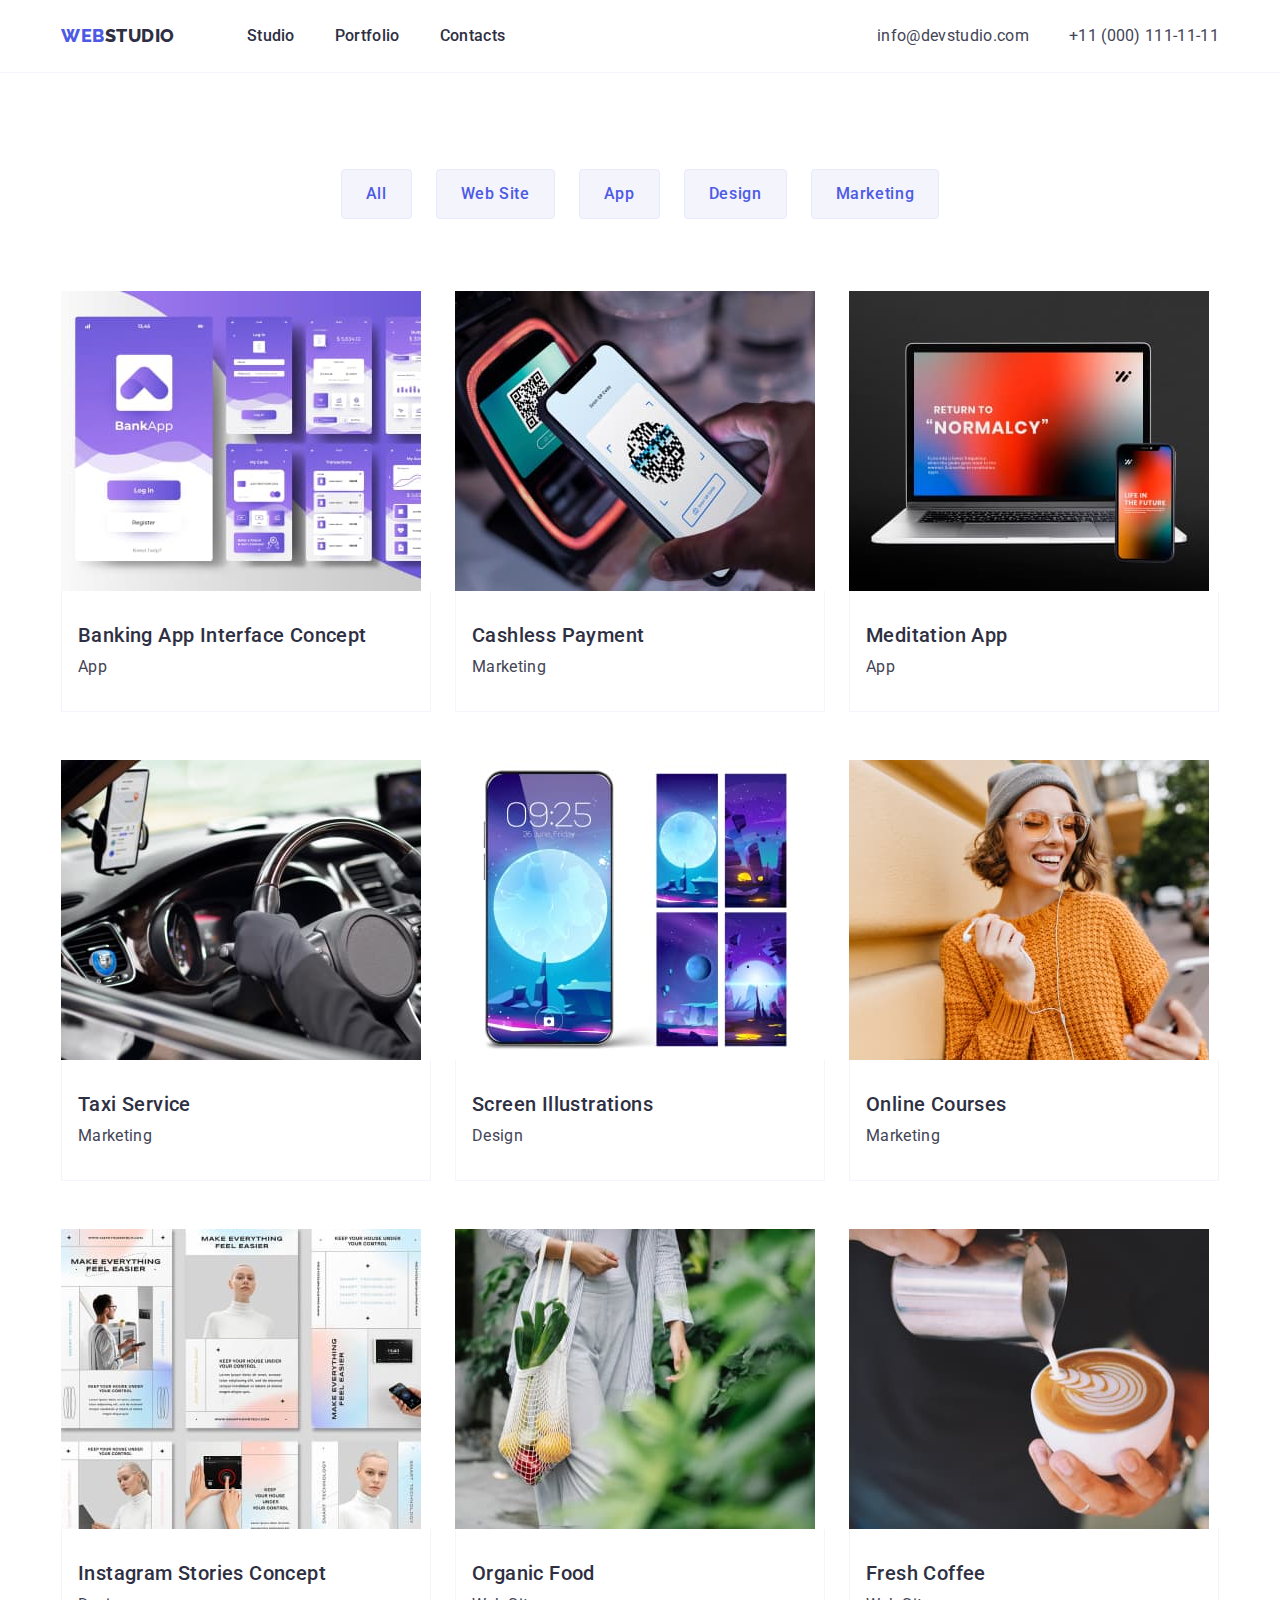
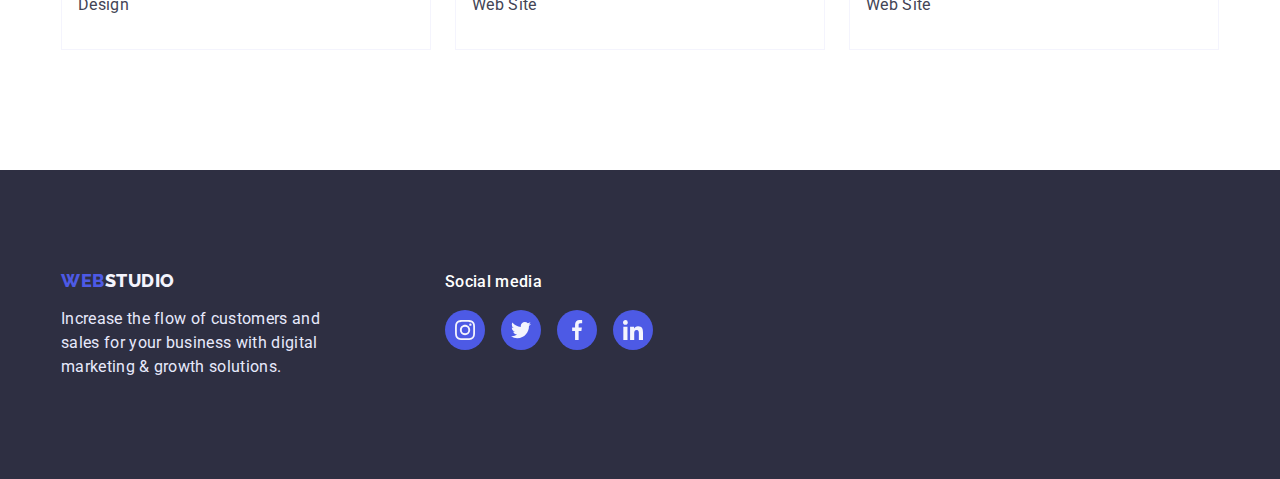
==== portfolio.html @ 2163c910 "Initial commit" ====
<!DOCTYPE html>
<html lang="en">

<head>
  <meta charset="UTF-8">
  <meta http-equiv="X-UA-Compatible" content="IE=edge">
  <meta name="viewport" content="width=device-width, initial-scale=1.0">
  <title>Document</title>
  <link rel="preconnect" href="https://fonts.googleapis.com">
  <link rel="preconnect" href="https://fonts.gstatic.com" crossorigin>
  <link rel="preconnect" href="https://fonts.googleapis.com">
  <link rel="preconnect" href="https://fonts.gstatic.com" crossorigin>
  <link href="https://fonts.googleapis.com/css2?family=Raleway:wght@800&family=Roboto:wght@400;500;700;900&display=swap"
    rel="stylesheet">
  <link rel="stylesheet" href="https://cdnjs.cloudflare.com/ajax/libs/modern-normalize/1.1.0/modern-normalize.min.css"
    integrity="sha512-wpPYUAdjBVSE4KJnH1VR1HeZfpl1ub8YT/NKx4PuQ5NmX2tKuGu6U/JRp5y+Y8XG2tV+wKQpNHVUX03MfMFn9Q=="
    crossorigin="anonymous" referrerpolicy="no-referrer" />
  <link rel="stylesheet" href="./css/styles.css">
</head>

<body>
  <header>
    <div class="container cont-header">
      <nav class="main-nav">
        <a href="./index.html" class="link-webstudio link">Web<span class="logo-studio">Studio</span> </a>

        <ul class="site-nav list">
          <li><a href="./index.html" class="nav-header link">Studio</a></li>
          <li><a href="./portfolio.html" class="nav-header link">Portfolio</a></li>
          <li><a href="" class="nav-header link">Contacts</a></li>
        </ul>
      </nav>

      <address class="address-hed">
        <ul class="auth-nav list">
          <li><a class="auth-nav-list link" href="mailto:info@devstudio.com">info@devstudio.com</a></li>
          <li><a class="auth-nav-list link" href="tel:+110001111111">+11 (000) 111-11-11</a></li>
        </ul>
      </address>
    </div>
  </header>

  <main>
    <section class="cont-section">
      <div class="container">
        <h1 class="hidden-title" hidden>Hello</h1>

        <ul class="nav-port list">
          <li><button type="button" class="nav-button">All</button></li>
          <li><button type="button" class="nav-button">Web Site</button></li>
          <li><button type="button" class="nav-button">App</button></li>
          <li><button type="button" class="nav-button">Design</button></li>
          <li><button type="button" class="nav-button">Marketing</button></li>
        </ul>

        <ul class="gallery-container list">

          <li class="li-port"><a href="" class="link link-port">
              <div class="card-thumb">
                <img src="./images/1.jpg" alt="banking-app" width="360">
                <div class="sec-descr">
                  <h2 class="gallery-titile-small">Banking App Interface Concept</h2>
                  <p class="gallery-text">App</p>
                </div>
              </div>
            </a></li>
          <li class="li-port"><a href="" class="link link-port">
              <div class="card-thumb">
                <img src="./images/2.jpg" alt="marketing" width="360">
                <div class="sec-descr">
                  <h2 class="gallery-titile-small">Cashless Payment</h2>
                  <p class="gallery-text">Marketing</p>
                </div>
              </div>
            </a></li>
          <li class="li-port"><a href="" class="link link-port">
              <div class="card-thumb">
                <img src="./images/3.jpg" alt="meditation-app" width="360">
                <div class="sec-descr">
                  <h2 class="gallery-titile-small">Meditation App</h2>
                  <p class="gallery-text">App</p>
                </div>
              </div>
            </a></li>
          <li class="li-port"><a href="" class="link link-port">
              <div class="card-thumb">
                <img src="./images/4.jpg" alt="taxy-serv" width="360">
                <div class="sec-descr">
                  <h2 class="gallery-titile-small">Taxi Service</h2>
                  <p class="gallery-text">Marketing</p>
                </div>
              </div>
            </a></li>
          <li class="li-port"><a href="" class="link link-port">
              <div class="card-thumb">
                <img src="./images/5.jpg" alt="illustrations" width="360">
                <div class="sec-descr">
                  <h2 class="gallery-titile-small">Screen Illustrations</h2>
                  <p class="gallery-text">Design</p>
                </div>
              </div>
            </a></li>
          <li class="li-port"><a href="" class="link link-port">
              <div class="card-thumb">
                <img src="./images/6.jpg" alt="coursers-marceting" width="360">
                <div class="sec-descr">
                  <h2 class="gallery-titile-small">Online Courses</h2>
                  <p class="gallery-text">Marketing</p>
                </div>
              </div>
            </a></li>
          <li class="li-port"><a href="" class="link link-port">
              <div class="card-thumb">
                <img src="./images/7.jpg" alt="stories-concept" width="360">
                <div class="sec-descr">

                  <h2 class="gallery-titile-small">Instagram Stories Concept</h2>
                  <p class="gallery-text">Design</p>
                </div>
              </div>
            </a></li>
          <li class="li-port"><a href="" class="link link-port">
              <div class="card-thumb">
                <img src="./images/8.jpg" alt="organic-food" width="360">
                <div class="sec-descr">
                  <h2 class="gallery-titile-small">Organic Food</h2>
                  <p class="gallery-text">Web Site</p>
                </div>
              </div>
            </a></li>
          <li class="li-port"><a href="" class="link link-port">
              <div class="card-thumb">
                <img src="./images/9.jpg" alt="coffee-site" width="360">
                <div class="sec-descr">
                  <h2 class="gallery-titile-small">Fresh Coffee</h2>
                  <p class="gallery-text">Web Site</p>
                </div>
              </div>
            </a></li>
        </ul>
      </div>
    </section>
  </main>
  <!--footer-->
  <footer class="footer">
    <div class="container footer-main">
      <div class="f-cont">
        <a href="./index.html" class="link footer-logo">Web<span class="logo-studio-footer">Studio</span></a>
        <p class="footer-text">
          Increase the flow of customers and sales for your business with digital
          marketing & growth solutions.
        </p>
      </div>
      <div class="div-sm-footer">
        <h3 class="footer-smtext">Social media</h3>
        <div class="div-sm-icons">
          <ul class="list-persons-sm list">
            <li class="persons-soc-item"> <a href="" class="persons-soc-link link"> <svg class="pers-svg" width="20"
                  height="20">
                  <use href="./images/symbol-defs.svg#icon-instagram"></use>
                </svg>
              </a> </li>
            <li class="persons-soc-item"> <a href="" class="persons-soc-link link"> <svg class="pers-svg" width="20"
                  height="20">
                  <use href="./images/symbol-defs.svg#icon-twitter"></use>
                </svg>
              </a> </li>
            <li class="persons-soc-item"> <a href="" class="persons-soc-link link"> <svg class="pers-svg" width="20"
                  height="20">
                  <use href="./images/symbol-defs.svg#icon-facebook"></use>
                </svg>
              </a> </li>
            <li class="persons-soc-item"> <a href="" class="persons-soc-link link"> <svg class="pers-svg" width="20"
                  height="20">
                  <use href="./images/symbol-defs.svg#icon-linkedin"></use>
                </svg>
              </a> </li>
          </ul>
        </div>
      </div>
    </div>
  </footer>
</body>

</html>
---- css/styles.css ----
/*   #FFFFFF  */
/*#2E2F42 navy blue*/
/* #434455 text small*/
/* #F4F4FD footer, studio */
/* #4D5AE5 web*/


/*----mains----*/

:root {
    --primary-text-color: #434455;
    --accent-text-color: #2E2F42;
    --accent: #4D5AE5;
    --soft-white: #F4F4FD;
    --pure-wite: #fff;
    --almost-white: #F5F5F5;
    --blue: #404bbf;
    --footer-text: #E7E9FC;
    --bg-gradient: linear-gradient(to right, rgba(46, 47, 66, 0.7), rgba(46, 47, 66, 0.7));
    --green: #31D0AA;
    --icon-cust: #8E8F99;


}

body {
    background-color: var(--pure-wite);
    color: var(--primary-text-color);
    font-family: Roboto, sans-serif;
    letter-spacing: 0.02em;
    margin: 0;
    padding: 0;
}

ul {
    margin: 0;
    padding: 0;
}

h1,
h2,
h3,
h4,
p {
    margin-top: 0;
    margin-bottom: 0
}

header {
    background-color: var(--pure-wite);
    border-bottom: 1px solid var(--soft-white);

}

.link {
    text-decoration: none;

}

/*new code*/

.main-nav {
    display: flex;
    align-items: center;
    margin-right: auto;
}


.link-webstudio {
    color: var(--accent);
    font-family: Raleway, sans-serif;


    font-weight: 800;
    font-size: 18px;
    line-height: 1.17;

    letter-spacing: 0.03em;
    text-transform: uppercase;
}

.nav-header {
    font-weight: 500;
    font-size: 16px;
    line-height: 1.5;
    letter-spacing: 0.02em;
    color: var(--accent-text-color);

    padding-top: 24px;
    padding-bottom: 24px;
    display: block;

}

ul.site-nav {
    margin: 0;
    padding: 0;

    display: flex;
}

.logo-studio {
    color: var(--accent-text-color);

}



.list {
    list-style: none;
}

.section {

    padding-top: 120px;
    padding-bottom: 120px;
}

/*----navigation----*/


.cont-header {
    display: flex;
    align-items: center;

}


.address-hed {
    display: flex;

}

ul.site-nav li:not(:first-child) {
    margin-left: 40px;
}

.nav-header:hover,
.nav-header:focus {
    color: var(--blue);
}

.link-webstudio {
    margin-right: 72px;



}

ul.auth-nav li:not(:first-child) {
    margin-left: 40px;
}

.auth-nav {
    color: var(--primary-text-color);
    font-style: normal;

    font-size: 16px;
    line-height: 1.5;


    display: flex;

    padding: 0;
}



.auth-nav-list {
    font-size: 16px;
    line-height: 1.5;
    letter-spacing: 0.02em;
    color: var(--primary-text-color);

}

.auth-nav .link:hover,
.auth-nav .link:focus {
    color: var(--blue)
}

.auth-nav-list:focus {
    color: var(--blue)
}

/*-----hero-----*/

.hero {
    background-color: var(--accent-text-color);

    padding-top: 188px;
    padding-bottom: 188px;
    background: var(--bg-gradient), url(../images/people-office.jpg);
    background-repeat: no-repeat;
margin-left: auto;
margin-right: auto;
    
    max-width: 1440px;
    background-position: center;
    background-size: cover;
    margin: 0 auto 0 auto;

}

.hero-title {
    color: var(--pure-wite);

    font-weight: 700;
    font-size: 56px;
    text-align: center;
    line-height: 1.07;
    letter-spacing: 0.02em;

    margin: 0 auto 48px auto;

    width: 496px;
}

.hero-button {
    font-family: "Roboto", sans-serif;
    color: var(--pure-wite);
    font-weight: 500;
    font-size: 16px;
    line-height: 1.5;
    letter-spacing: 0.04em;


    background-color: var(--accent);
    cursor: pointer;
    border: none;

    display: block;
    margin: 0 auto;
    height: 56px;
    min-width: 169px;
    border-radius: 4px;
    padding: 16px 32px;
}

.hero-button:hover,
.hero-button:focus {
    background-color: var(--blue)
}

/*----sections and titles----*/

/*-----advantages-----*/

section.advantages ul {
    display: flex;
    gap: 24px;
}

.advantages li.item {
    width: calc((100% - 72px)/4);

}

.advantages-title {
    color: var(--accent-text-color);


}

.advantages-title-small {
    color: var(--accent-text-color);
    font-weight: 500;
    font-size: 20px;
    line-height: 1.2;
    letter-spacing: 0.02em;

    margin-bottom: 8px;

}

.advantages-text {
    color: var(--primary-text-color);

    font-size: 16px;
    line-height: 1.5;

    margin: 0;
    padding: 0;
}

.adv-icon-div {
    display: flex;
    
    height: 112px;
    background-color: var(--soft-white);
    border-radius: 4px;
    margin-bottom: 8px;

    align-items: center;
    justify-content: center;
}


/*----works----*/
.works {
    padding-bottom: 120px;
}

.works-list {
    display: flex;
    gap: 24px;

}

.works-title {
    color: var(--accent-text-color);
    font-weight: 700;
    font-size: 36px;
    line-height: 1.11;
    text-align: center;
    text-transform: capitalize;

    margin: 0 0 72px 0;
    padding: 0;
}



/*---team-----*/

.team {
    background-color: var(--soft-white)
}

.team .persons {
    background-color: var(--pure-wite);
    display: block;

    border-radius: 4px;
    box-shadow: 0 2px 1px rgba(46, 47, 66, 0.08), 0 1px 1px rgba(46, 47, 66, 0.16), 0 1px 6px rgba(46, 47, 66, 0.08);

}

.team .persons:not(:last-child) {
    margin-right: 24px;

}

.team ul.list {
    display: flex;
    gap: 24px;
    align-items: center;
    justify-content: center;
}

.team-title {
    color: var(--accent-text-color);
    font-weight: 700;
    font-size: 36px;
    line-height: 1.11;
    text-align: center;
    text-transform: capitalize;
    letter-spacing: 0.02em;

    margin: 0 0 72px 0;
    padding: 0;

}

.cont-persons {

    padding: 32px 0px;

}

.team-title-small {
    color: var(--accent-text-color);
    font-weight: 500;
    font-size: 20px;
    line-height: 1.2;
    text-align: center;
    letter-spacing: 0.02em;

    margin: 0 0 8px 0;
    padding: 0;
}


.persons-soc-list {
    display: flex;
    justify-content: center;

    gap: 24px;
}

.persons-soc-item {
    width: 40px;
    height: 40px;
}

.persons-soc-link {
    width: 100%;
    height: 100%;
    border-radius: 50%;
    background: var(--accent);
    display: flex;
    align-items: center;
    justify-content: center;
}

.persons-soc-link:hover,
.persons-soc-link:focus {
    background: var(--blue);
}

.team-text {
    color: var(--primary-text-color);
    font-size: 16px;
    line-height: 1.5;
    text-align: center;

    margin-bottom: 8px;
    padding: 0;

}

/*-------cuctomers--------*/

.icon-customers-list {
    display: flex;
    align-items: center;
    justify-content: center;
    gap: 24px;
}

.icon-customers {}

.icon-customers:hover,
.icon-customers:focus {
    border: 1px solid var(--blue);
    fill: var(--blue);
}

.persons-soc-link {
    
}

.icon-cus-svg {
    fill: var(--icon-cust);
    
}
.icon-customers {
    
    border: 1px solid var(--icon-cust);
    
    border-radius: 4px;
    width: 100%;
    height: 88px;
    display: flex;
    align-items: center;
    justify-content: center;
   
    
}


.li-customers {
    width: calc((100% - 120px) / 4);
}

.icon-customers:hover .icon-cus-svg,
.icon-customers:focus .icon-cus-svg {
    fill: var(--blue);
    
}

.footer {
    background-color: var(--accent-text-color);
    padding: 100px 0 100px 0;
}

.footer-logo {
    color: var(--accent);
    font-family: Raleway, sans-serif;
    font-weight: 800;
    font-size: 18px;
    line-height: 1.17;
    letter-spacing: 0.03em;
    text-transform: uppercase;

    margin-bottom: 16px;
    display: block;
}

.f-cont {
    width: 264px;

}


.footer-text {
    color: var(--footer-text);
    font-weight: 400;
    font-size: 16px;
    line-height: 1.5;
}

.footer-smtext {
    font-family: Roboto, sans-serif;
    font-weight: 500;
    font-size: 16px;
    line-height: 1.5;
    letter-spacing: 0.02em;
    margin-bottom: 16px;
    color: var(--pure-wite);

}

.div-sm-footer {
 
}

.logo-studio-footer {
    color: var(--soft-white);
}

.list-persons-sm {
    display: flex;
    justify-content: center;
    gap: 16px;

}

.footer-main {
    display: flex;
    gap: 120px;
}

.div-sm-footer .persons-soc-link:hover,
.div-sm-footer .persons-soc-link:focus {
    background: var(--green);
}

/*-----button---*/
.button {
    color: var(--pure-wite);
    background-color: var(--accent);
    cursor: pointer;
}

.button:hover,
.button:focus {
    color: var(--accent);
    background-color: var(--soft-white);

}

/*-----PORTFOLIO----*/

.cont-section {
    padding-top: 96px;
    padding-bottom: 120px;
}

.nav-port {
    display: flex;
    margin-left: auto;
    margin-right: auto;
    justify-content: center;
}

.nav-button {
    color: var(--accent);
    font-family: "Roboto", sans-serif;

    background-color: var(--soft-white);
    font-weight: 500;

    font-size: 16px;
    line-height: 1.5;
    letter-spacing: 0.04em;
    text-align: center;
    cursor: pointer;




    padding: 12px 24px;
    border: 1px solid var(--footer-text);
    border-radius: 4px;

}



ul.nav-port {
    margin: 0 0 72px 0;
    gap: 24px;
}

.nav-button:hover,
.nav-button:focus {
    color: var(--pure-wite);
    background-color: var(--blue);
    border-color: var(--blue);
    box-shadow: 0 2px 2px rgba(0, 0, 0, 0.12), 0 2px 1px rgba(0, 0, 0, 0.08), 0 3px 1px rgba(0, 0, 0, 0.1);
}

div .gallery-container {
    display: flex;
    flex-wrap: wrap;

    row-gap: 48px;
    column-gap: 24px;


}

.container {
    width: 1158px;
    margin-left: auto;
    margin-right: auto;
    padding-left: 15px;
    padding-right: 15px;
}

.gallery-container .li-port {
    flex-basis: calc((100% - 48px) / 3);


}




.sec-descr {
    border-bottom: 1px solid var(--soft-white);
    border-left: 1px solid var(--soft-white);
    border-right: 1px solid var(--soft-white);
    padding-top: 32px;
    padding-bottom: 32px;
    padding-left: 16px;
}

img {
    display: block;
    max-width: 100%;

}

.gallery-titile-small {
    color: var(--accent-text-color);
    font-weight: 500;
    font-size: 20px;
    line-height: 1.2;
    letter-spacing: 0.02em;


    padding: 0;
    margin: 0 0 8px 0;

}

.gallery-text {
    color: var(--primary-text-color);

    font-size: 16px;
    line-height: 1.5;

    margin: 0;
    padding: 0;

}

.link-port {
    display: block;
}

.link-port:hover,
.link-port:focus {
    box-shadow: 0 2px 1px rgba(46, 47, 66, 0.08), 0 1px 1px rgba(46, 47, 66, 0.16), 0 1px 6px rgba(46, 47, 66, 0.08);
    img:var(--accent);
}
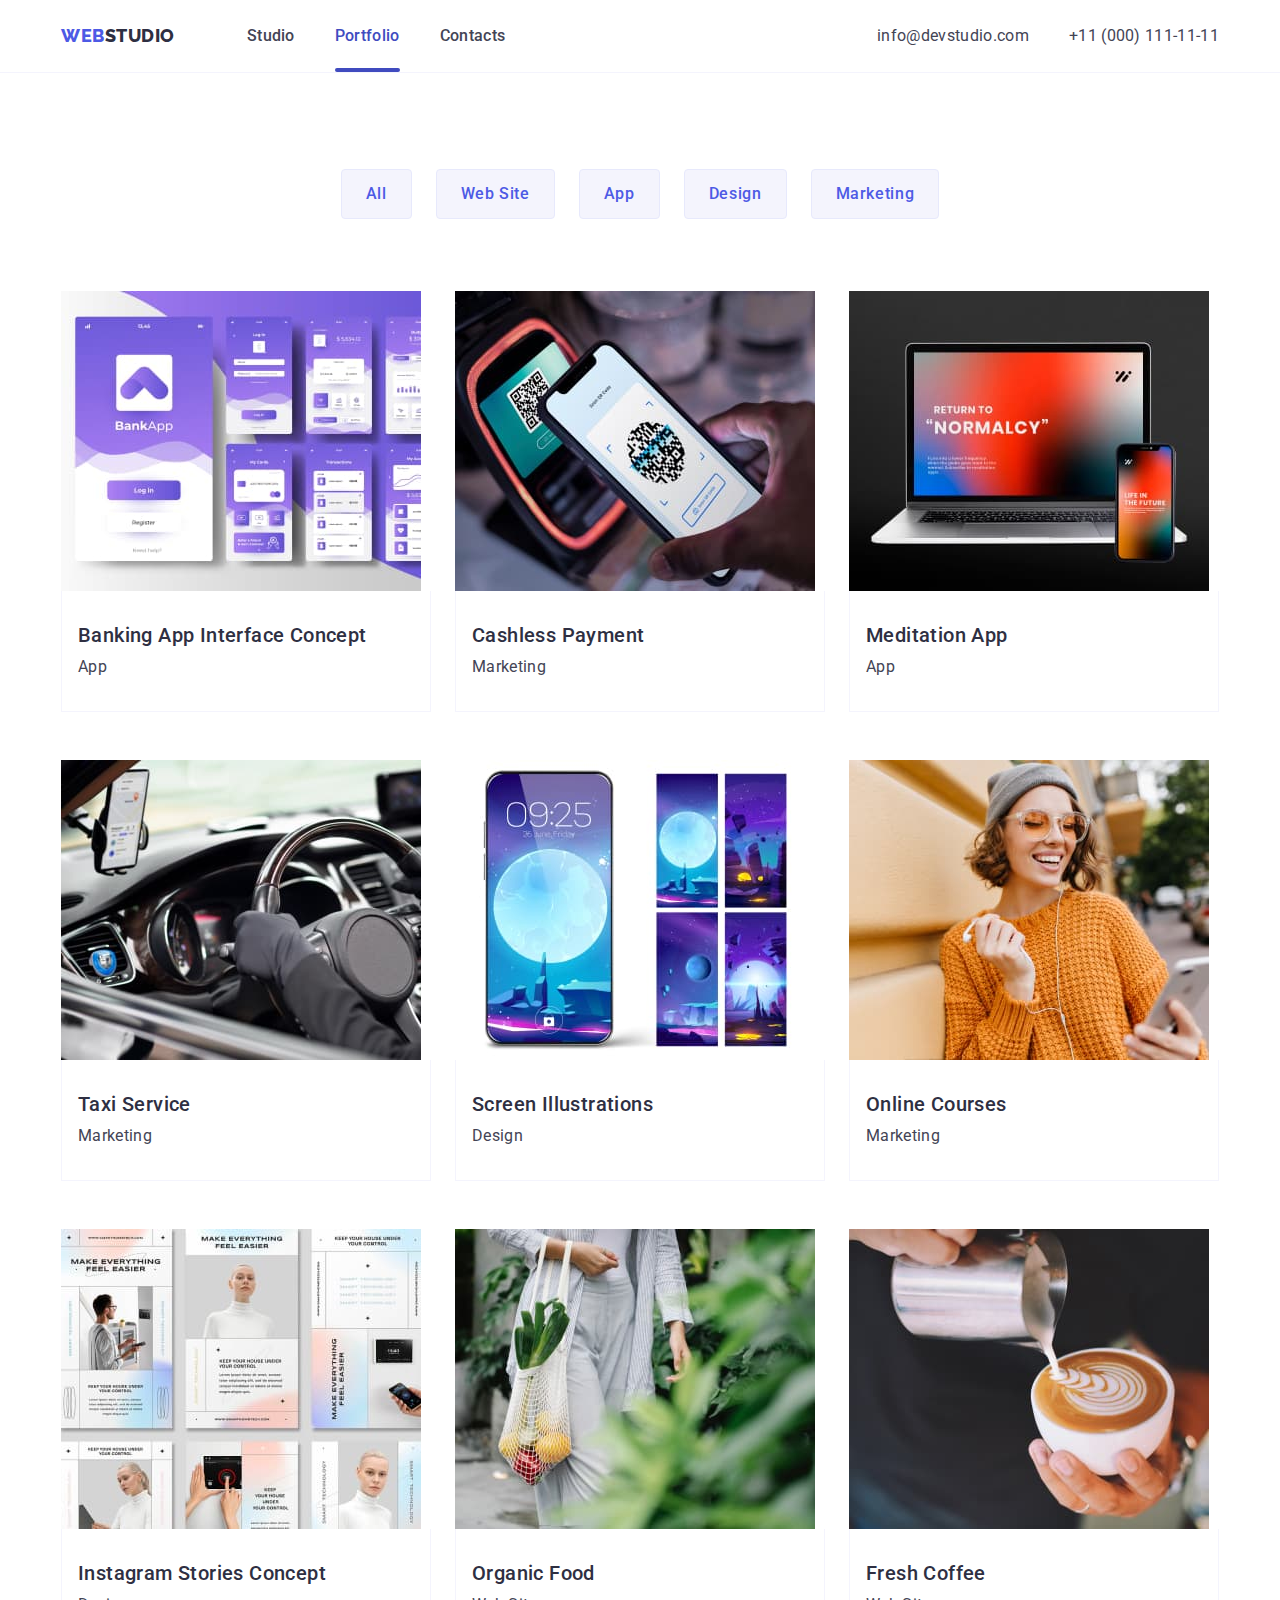
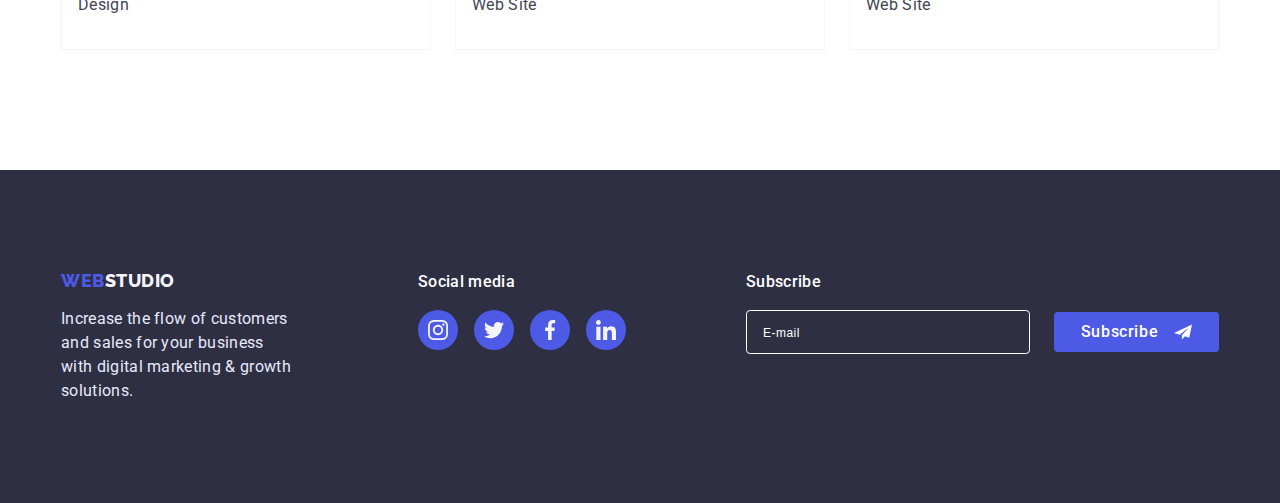
==== commit 9f4060f5: "Add files via upload" ====
--- a/portfolio.html
+++ b/portfolio.html
@@ -18,16 +18,16 @@
   <link rel="stylesheet" href="./css/styles.css">
 </head>
 
-<body>
+<body class="portfolio">
   <header>
     <div class="container cont-header">
       <nav class="main-nav">
         <a href="./index.html" class="link-webstudio link">Web<span class="logo-studio">Studio</span> </a>
 
         <ul class="site-nav list">
-          <li><a href="./index.html" class="nav-header link">Studio</a></li>
-          <li><a href="./portfolio.html" class="nav-header link">Portfolio</a></li>
-          <li><a href="" class="nav-header link">Contacts</a></li>
+          <li><a href="./index.html" class="nav-header studio link">Studio</a></li>
+          <li><a href="./portfolio.html" class="nav-header portfolio link">Portfolio</a></li>
+          <li><a href="" class="nav-header contacts link">Contacts</a></li>
         </ul>
       </nav>
 
@@ -56,17 +56,34 @@
         <ul class="gallery-container list">
 
           <li class="li-port"><a href="" class="link link-port">
-              <div class="card-thumb">
-                <img src="./images/1.jpg" alt="banking-app" width="360">
+              <div class="card-thumb"> 
+                <div class="over">
+                <div class="overlay-port-card"> 
+                  
+                 
+                 <p class="over-text">14 Stylish and User-Friendly App Design Concepts · Task Manager App · Calorie Tracker App · Exotic Fruit Ecommerce App · Cloud Storage App</p>
+                </div>
+                <img src="./images/1.jpg" alt="banking-app" width="360"> 
+                </div>
+                
+              
                 <div class="sec-descr">
                   <h2 class="gallery-titile-small">Banking App Interface Concept</h2>
                   <p class="gallery-text">App</p>
                 </div>
               </div>
-            </a></li>
-          <li class="li-port"><a href="" class="link link-port">
-              <div class="card-thumb">
+              
+            </a></li>
+          <li class="li-port"><a href="" class="link link-port">
+              <div class="card-thumb">
+                 <div class="over">
+                <div class="overlay-port-card"> 
+                  
+                 
+                 <p class="over-text">14 Stylish and User-Friendly App Design Concepts · Task Manager App · Calorie Tracker App · Exotic Fruit Ecommerce App · Cloud Storage App</p>
+                </div>
                 <img src="./images/2.jpg" alt="marketing" width="360">
+                </div>
                 <div class="sec-descr">
                   <h2 class="gallery-titile-small">Cashless Payment</h2>
                   <p class="gallery-text">Marketing</p>
@@ -75,7 +92,14 @@
             </a></li>
           <li class="li-port"><a href="" class="link link-port">
               <div class="card-thumb">
+                 <div class="over">
+                <div class="overlay-port-card"> 
+                  
+                 
+                 <p class="over-text">14 Stylish and User-Friendly App Design Concepts · Task Manager App · Calorie Tracker App · Exotic Fruit Ecommerce App · Cloud Storage App</p>
+                </div>
                 <img src="./images/3.jpg" alt="meditation-app" width="360">
+                </div>
                 <div class="sec-descr">
                   <h2 class="gallery-titile-small">Meditation App</h2>
                   <p class="gallery-text">App</p>
@@ -84,7 +108,14 @@
             </a></li>
           <li class="li-port"><a href="" class="link link-port">
               <div class="card-thumb">
+                 <div class="over">
+                <div class="overlay-port-card"> 
+                  
+                 
+                 <p class="over-text">14 Stylish and User-Friendly App Design Concepts · Task Manager App · Calorie Tracker App · Exotic Fruit Ecommerce App · Cloud Storage App</p>
+                </div>
                 <img src="./images/4.jpg" alt="taxy-serv" width="360">
+                </div>
                 <div class="sec-descr">
                   <h2 class="gallery-titile-small">Taxi Service</h2>
                   <p class="gallery-text">Marketing</p>
@@ -93,7 +124,14 @@
             </a></li>
           <li class="li-port"><a href="" class="link link-port">
               <div class="card-thumb">
+                 <div class="over">
+                <div class="overlay-port-card"> 
+                  
+                 
+                 <p class="over-text">14 Stylish and User-Friendly App Design Concepts · Task Manager App · Calorie Tracker App · Exotic Fruit Ecommerce App · Cloud Storage App</p>
+                </div>
                 <img src="./images/5.jpg" alt="illustrations" width="360">
+                </div>
                 <div class="sec-descr">
                   <h2 class="gallery-titile-small">Screen Illustrations</h2>
                   <p class="gallery-text">Design</p>
@@ -102,7 +140,14 @@
             </a></li>
           <li class="li-port"><a href="" class="link link-port">
               <div class="card-thumb">
+                 <div class="over">
+                <div class="overlay-port-card"> 
+                  
+                 
+                 <p class="over-text">14 Stylish and User-Friendly App Design Concepts · Task Manager App · Calorie Tracker App · Exotic Fruit Ecommerce App · Cloud Storage App</p>
+                </div>
                 <img src="./images/6.jpg" alt="coursers-marceting" width="360">
+                </div>
                 <div class="sec-descr">
                   <h2 class="gallery-titile-small">Online Courses</h2>
                   <p class="gallery-text">Marketing</p>
@@ -111,7 +156,14 @@
             </a></li>
           <li class="li-port"><a href="" class="link link-port">
               <div class="card-thumb">
+                 <div class="over">
+                <div class="overlay-port-card"> 
+                  
+                 
+                 <p class="over-text">14 Stylish and User-Friendly App Design Concepts · Task Manager App · Calorie Tracker App · Exotic Fruit Ecommerce App · Cloud Storage App</p>
+                </div>
                 <img src="./images/7.jpg" alt="stories-concept" width="360">
+                </div>
                 <div class="sec-descr">
 
                   <h2 class="gallery-titile-small">Instagram Stories Concept</h2>
@@ -121,7 +173,14 @@
             </a></li>
           <li class="li-port"><a href="" class="link link-port">
               <div class="card-thumb">
+                 <div class="over">
+                <div class="overlay-port-card"> 
+                  
+                 
+                 <p class="over-text">14 Stylish and User-Friendly App Design Concepts · Task Manager App · Calorie Tracker App · Exotic Fruit Ecommerce App · Cloud Storage App</p>
+                </div>
                 <img src="./images/8.jpg" alt="organic-food" width="360">
+                </div>
                 <div class="sec-descr">
                   <h2 class="gallery-titile-small">Organic Food</h2>
                   <p class="gallery-text">Web Site</p>
@@ -130,7 +189,14 @@
             </a></li>
           <li class="li-port"><a href="" class="link link-port">
               <div class="card-thumb">
+                 <div class="over">
+                <div class="overlay-port-card"> 
+                  
+                 
+                 <p class="over-text">14 Stylish and User-Friendly App Design Concepts · Task Manager App · Calorie Tracker App · Exotic Fruit Ecommerce App · Cloud Storage App</p>
+                </div>
                 <img src="./images/9.jpg" alt="coffee-site" width="360">
+                </div>
                 <div class="sec-descr">
                   <h2 class="gallery-titile-small">Fresh Coffee</h2>
                   <p class="gallery-text">Web Site</p>
@@ -152,7 +218,7 @@
         </p>
       </div>
       <div class="div-sm-footer">
-        <h3 class="footer-smtext">Social media</h3>
+        <p class="footer-smtext">Social media</p>
         <div class="div-sm-icons">
           <ul class="list-persons-sm list">
             <li class="persons-soc-item"> <a href="" class="persons-soc-link link"> <svg class="pers-svg" width="20"
@@ -178,8 +244,23 @@
           </ul>
         </div>
       </div>
+      <div class="subscribe">
+        <p class="footer-smtext">Subscribe</p>
+        <div class="items-input-footer">
+        <label for="mail-footer"></label>
+        <input type="email" class="footer-form-mail" name="mail-footer" id="mail-footer" placeholder="E-mail">
+        <button type="button" class="subsc-button">Subscribe  <svg width="18" height="24">
+          <use href="./images/icons.svg#icon-fly"></use>
+            </svg>
+      
+      </button>
+
+      </div>
+      </div>
     </div>
   </footer>
+  <script src="./js/modal.js"></script>
+  
 </body>
 
-</html>
+</html>--- a/css/styles.css
+++ b/css/styles.css
@@ -91,7 +91,11 @@
     display: block;
 
 }
-
+.mobile-nav svg {
+   fill: #2E2F42;
+   display: block;
+   stroke: #2E2F42;
+}
 ul.site-nav {
     margin: 0;
     padding: 0;
@@ -134,6 +138,10 @@
 ul.site-nav li:not(:first-child) {
     margin-left: 40px;
 }
+.nav-header {
+    color: var(--primary-text-color);
+    transition: color 250ms cubic-bezier(0.4, 0, 0.2, 1);
+}
 
 .nav-header:hover,
 .nav-header:focus {
@@ -162,6 +170,7 @@
     display: flex;
 
     padding: 0;
+    
 }
 
 
@@ -170,16 +179,43 @@
     font-size: 16px;
     line-height: 1.5;
     letter-spacing: 0.02em;
+    color: var(--accent-text-color);
+
+}
+.studio a.studio,
+.portfolio a.portfolio {
+    position: relative;
+}
+
+.studio a.studio::after,
+.portfolio a.portfolio::after {
+    content: "";
+    position: absolute;
+    display: block;
+    bottom: 0;
+    width: 100%;
+    height: 4px;
+    border-radius: 2px;
+    background-color: var(--blue);
+    
+}
+.studio a.studio,
+.portfolio a.portfolio{
+    color: var(--blue);
+}
+
+.auth-nav .link {
     color: var(--primary-text-color);
-
-}
-
+    transition: color 250ms cubic-bezier(0.4, 0, 0.2, 1);
+}
 .auth-nav .link:hover,
 .auth-nav .link:focus {
     color: var(--blue)
 }
 
-.auth-nav-list:focus {
+
+.auth-nav-list:focus,
+.auth-nav-list:hover {
     color: var(--blue)
 }
 
@@ -235,11 +271,102 @@
     min-width: 169px;
     border-radius: 4px;
     padding: 16px 32px;
+    box-shadow: 0 4px 4px 0 rgba(0, 0, 0, 0.15);
+
+    transition: background-color 250ms cubic-bezier(0.4, 0, 0.2, 1);
 }
 
 .hero-button:hover,
 .hero-button:focus {
     background-color: var(--blue)
+}
+
+.backdrop  {
+    position: fixed;
+    top: 0;
+    left: 0;
+
+    width: 100%;
+    height: 100%;
+
+    background-color: rgba(46, 47, 66, 0.4);
+    opacity: 1;
+    transition: opacity 250ms cubic-bezier(0.4, 0, 0.2, 1);
+
+}
+.backdrop.is-hidden {
+opacity: 0;
+pointer-events: none;
+visibility:hidden;
+}
+
+.modal {
+position: absolute;
+left: 50%;
+top: 50%;
+transform: translate(-50%, -50%);
+
+width: 408px;
+
+scale: 1;
+transition: transform 250ms cubic-bezier(0.4, 0, 0.2, 1);;
+background-color: #fff;
+border-radius: 4px;
+padding-top: 72px;
+padding-left: 24px;
+padding-right: 24px;
+padding-bottom: 24px;
+
+
+
+
+}
+.close-svg {
+
+}
+
+.close-button {  
+display: block;
+position: absolute;
+top:24px;
+right: 24px;
+border: none;
+width: 24px;
+height: 24px;
+border-radius: 50%;
+cursor: pointer;
+padding: 0;
+transition: fill 250ms cubic-bezier(0.4, 0, 0.2, 1);
+}
+.close-button:hover {
+   
+    
+}
+.close-x {
+    fill: var(--accent-text-color);
+    display: inline-block;
+    padding: 8px;
+    transition: fill 250ms cubic-bezier(0.4, 0, 0.2, 1);
+}
+.close-button:hover .close-x,
+.close-button:focus .close-x {
+    fill: #fff;
+}
+.close-svg {
+
+margin: 0;
+padding: 0;
+opacity: 1;
+
+fill: var(--footer-text);
+width: 24px;
+height: 24px;
+  transition: fill 250ms cubic-bezier(0.4, 0, 0.2, 1);
+}
+.close-svg:hover,
+.close-svg:focus {
+fill: var(--blue);
+
 }
 
 /*----sections and titles----*/
@@ -267,6 +394,7 @@
     font-weight: 500;
     font-size: 20px;
     line-height: 1.2;
+
     letter-spacing: 0.02em;
 
     margin-bottom: 8px;
@@ -401,11 +529,13 @@
     display: flex;
     align-items: center;
     justify-content: center;
+
+    transition: background-color 250ms cubic-bezier(0.4, 0, 0.2, 1);
 }
 
 .persons-soc-link:hover,
 .persons-soc-link:focus {
-    background: var(--blue);
+    background-color: var(--blue);
 }
 
 .team-text {
@@ -426,9 +556,13 @@
     align-items: center;
     justify-content: center;
     gap: 24px;
-}
-
-.icon-customers {}
+   
+}
+
+.icon-customers {
+    fill: var(--icon-cust);
+     transition: border-color 250ms cubic-bezier(0.4, 0, 0.2, 1);
+}
 
 .icon-customers:hover,
 .icon-customers:focus {
@@ -442,6 +576,7 @@
 
 .icon-cus-svg {
     fill: var(--icon-cust);
+    transition: fill 250ms cubic-bezier(0.4, 0, 0.2, 1);
     
 }
 .icon-customers {
@@ -530,25 +665,14 @@
     display: flex;
     gap: 120px;
 }
-
+.div-sm-footer .persons-soc-link {
+    transition: background-color 250ms cubic-bezier(0.4, 0, 0.2, 1)
+}
 .div-sm-footer .persons-soc-link:hover,
 .div-sm-footer .persons-soc-link:focus {
     background: var(--green);
 }
 
-/*-----button---*/
-.button {
-    color: var(--pure-wite);
-    background-color: var(--accent);
-    cursor: pointer;
-}
-
-.button:hover,
-.button:focus {
-    color: var(--accent);
-    background-color: var(--soft-white);
-
-}
 
 /*-----PORTFOLIO----*/
 
@@ -577,13 +701,13 @@
     text-align: center;
     cursor: pointer;
 
-
-
-
     padding: 12px 24px;
     border: 1px solid var(--footer-text);
     border-radius: 4px;
 
+    box-shadow: none;
+    transition: box-shadow 250ms cubic-bezier(0.4, 0, 0.2, 1), color 250ms cubic-bezier(0.4, 0, 0.2, 1), background-color 250ms cubic-bezier(0.4, 0, 0.2, 1), border 250ms cubic-bezier(0.4, 0, 0.2, 1);
+   
 }
 
 
@@ -595,9 +719,11 @@
 
 .nav-button:hover,
 .nav-button:focus {
+
+
     color: var(--pure-wite);
     background-color: var(--blue);
-    border-color: var(--blue);
+    border: 1px solid var(--blue);
     box-shadow: 0 2px 2px rgba(0, 0, 0, 0.12), 0 2px 1px rgba(0, 0, 0, 0.08), 0 3px 1px rgba(0, 0, 0, 0.1);
 }
 
@@ -669,10 +795,293 @@
 
 .link-port {
     display: block;
+    box-shadow: none;
+    transition: box-shadow 250ms cubic-bezier(0.4, 0, 0.2, 1);
 }
 
 .link-port:hover,
 .link-port:focus {
     box-shadow: 0 2px 1px rgba(46, 47, 66, 0.08), 0 1px 1px rgba(46, 47, 66, 0.16), 0 1px 6px rgba(46, 47, 66, 0.08);
-    img:var(--accent);
-}
+    
+    
+}
+
+.overlay-port-card {
+   
+    position: absolute;
+
+    width: 100%;
+    height: 100%;
+    background: var(--accent);
+     
+    transform: translateY(100%);
+    transition-property: transform, opacity;
+    transition-duration: 250ms;
+    transition-timing-function: cubic-bezier(0.4, 0, 0.2, 1);
+
+}
+
+.link-port:hover .overlay-port-card {
+    
+    opacity: 1;
+    transform: translateY(0%);
+
+}
+
+.over {
+    position: relative;
+    overflow: hidden;
+}
+    .card-tumb {
+        display: flex;
+    }
+   .over-text {
+
+
+padding-top: 40px;
+padding-left: 32px;
+padding-right: 32px;
+
+ 
+        font-weight: 400;
+        font-size: 16px;
+        line-height: 1.5;
+        letter-spacing: 0.02em;
+        
+        color: var(--soft-white);
+
+         
+
+   }
+.over-texttt {
+    position: absolute;
+        opacity: 0;
+}
+   .over-texttt:hover {
+    opacity: 1;
+   }
+
+   textarea {
+    resize: none;
+   }
+   .main-modal-form {
+   
+   }
+   .form-element {
+    display: flex;
+    flex-direction: column;
+  margin-top: 0;
+   margin-bottom: 8px;
+    
+   }
+   .form-element label {
+    margin-bottom: 4px;
+   }
+   .privacy-form {
+    display: flex;
+    align-items: center;
+    text-align: center;
+   margin-top: 16px;
+    margin-bottom: 24px;
+
+   }
+   
+   
+   .form-element input:hover,
+   .form-element input:focus,
+   .form-element textarea:hover,
+   .form-element textarea:focus {
+    border: 1px solid rgba(77, 90, 229, 1);
+   }
+   .form-element input:hover + svg,
+   .form-element input:focus + svg {
+    fill: var(--accent);
+   }
+   .form-element input:focus::placeholder {
+    color: var(--accent)
+   }
+   .input-wrap {
+    position: relative;
+   }
+   .form-element textarea {
+    border: none;
+    width: 100%;
+   height: 120px;
+   border: 1px solid var(--icon-cust);
+ padding-left: 16px;
+ padding-top: 8px;
+   border-radius: 4px;
+   transition: border-color 250ms cubic-bezier(0.4, 0, 0.2, 1);
+   outline: none;
+  
+   }
+.form-element input {
+    border: none;
+     width: 100%;
+    height: 40px;
+    border: 1px solid var(--icon-cust);
+   padding-left: 38px;
+    border-radius: 4px;
+   
+    transition: border-color 250ms cubic-bezier(0.4, 0, 0.2, 1);
+    outline: none;
+   
+}
+.form-element svg {
+    position: absolute;
+    display: block;
+    top: 50%;
+    left: 16px;
+    right: 4px;
+    transform: translateY(-50%);
+    cursor: pointer;
+    fill: var(--accent-text-color);
+    transition: fill 250ms cubic-bezier(0.4, 0, 0.2, 1);
+    }
+
+
+   .modal-h {
+   text-align: center;
+   margin-bottom: 16px;
+   font-weight: 500;
+   font-size: 16px;
+   line-height: 1.5;
+   letter-spacing: 0.02em;
+   color: var(--accent-text-color);
+
+
+   }
+   .small-modal-text,
+   .form-element textarea::placeholder {
+   
+   font-weight: 400;
+   font-size: 12px;
+   line-height: 1.17;
+   letter-spacing: 0.04em;
+   color: var(--icon-cust);
+   padding: 0;
+   margin: 0;
+  
+ 
+   }
+   .modal-button {
+
+   font-family: "Roboto", sans-serif;
+   color: var(--pure-wite);
+   font-weight: 500;
+   font-size: 16px;
+   line-height: 1.5;
+   letter-spacing: 0.04em;
+
+
+   background-color: var(--accent);
+   cursor: pointer;
+   border: none;
+
+   display: block;
+   margin: 0 auto;
+   height: 56px;
+   min-width: 169px;
+   border-radius: 4px;
+   padding: 16px 32px;
+   box-shadow: 0px 4px 4px rgba(0, 0, 0, 0.15);
+   transition: background-color 250ms cubic-bezier(0.4, 0, 0.2, 1);
+}
+.modal-button:hover,
+.modal-button:focus {
+    background-color: var(--blue);
+}
+.privacy-form .input-form {
+    position: absolute;
+    -webkit-appearance: none;
+    -moz-appearance: none;
+    appearance: none;
+}
+
+.privacy-form .small-modal-text {
+    padding-left: 24px;
+}
+.input-checkbox{
+    position: absolute;
+    display: flex;
+    width: 16px;
+    height: 16px;
+    border: 1px solid rgba(46, 47, 66, 0.4);
+    border-radius: 2px;
+    background-color: var(--pure-wite);
+    transform: translateY(-100%);
+}
+.privacy-form .input-form:checked + .input-checkbox {
+    background-color: var(--accent);
+background-image: url(../images/Vector.svg);
+background-repeat: no-repeat;
+background-size: 10px 8px;
+background-position: center;
+}
+.items-input-footer {
+    display: flex;
+    align-items: center;
+  
+    
+}
+.items-input-footer input{
+    color: var(--pure-wite);
+}
+
+.subsc-button{
+    font-family: "Roboto", sans-serif;
+    color: var(--pure-wite);
+    font-weight: 500;
+    font-size: 16px;
+    line-height: 1.5;
+    letter-spacing: 0.04em;
+
+
+    background-color: var(--accent);
+    cursor: pointer;
+    border: none;
+
+    display: flex;
+    align-items: center;
+    justify-content: center;
+    gap: 16px;
+    height: 40px;
+    min-width: 165px;
+    border-radius: 4px;
+    padding: 8px 16px;
+    margin-left: 24px;
+
+    transition: background-color 250ms cubic-bezier(0.4, 0, 0.2, 1);
+}
+
+.subsc-button:hover,
+.subsc-button:focus {
+    background-color: var(--blue)
+}
+
+.footer-form-mail {
+    background-color: var(--accent-text-color);
+    border: 1px solid var(--pure-wite);
+    border-radius: 4px;
+    width: 264px;
+    height: 40px;
+    padding-left: 16px;
+    transition: background-color 250ms cubic-bezier(0.4, 0, 0.2, 1);
+}
+.footer-form-mail:hover,
+.footer-form-mail:focus {
+    border: 1px solid var(--accent);
+}
+.footer-form-mail::placeholder {
+   
+   font-weight: 400;
+   font-size: 12px;
+   line-height: 2;
+   letter-spacing: 0.04em;
+   color: var(--pure-wite);
+   padding: 0;
+   margin: 0;
+}
+.link-privacy {
+    color: var(--accent);
+}